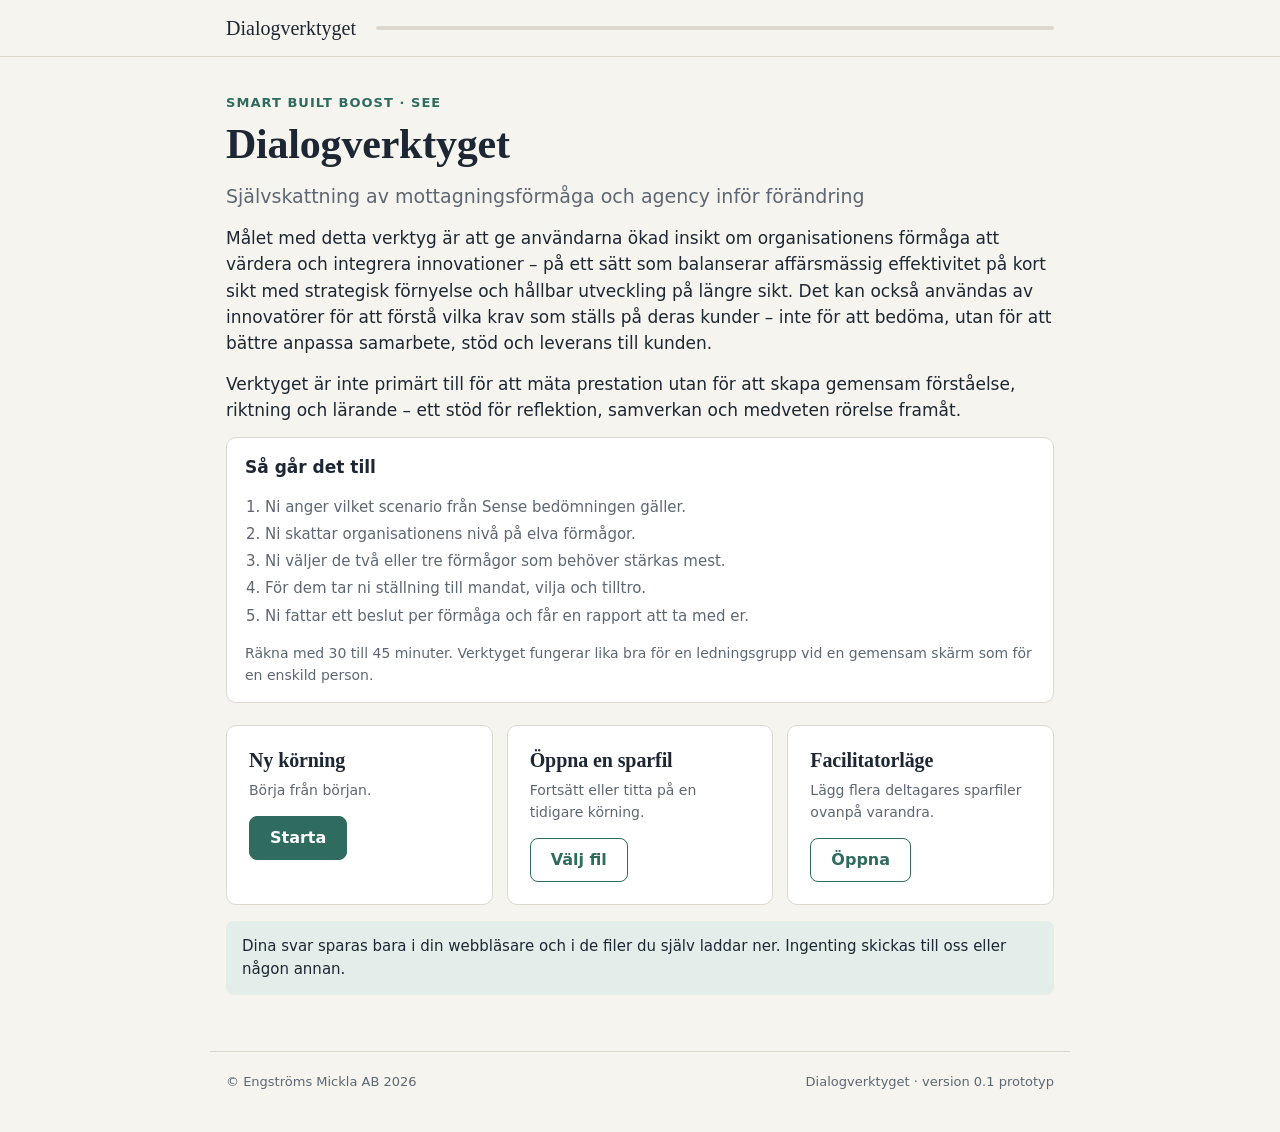
==== index.html @ 619facfa "Dialogverktyget: första prototypen (v0.1) Frågeflöde med elva förmågor, hybrid agency-modul (mandat," ====
<!doctype html>
<html lang="sv">
<head>
<meta charset="utf-8">
<meta name="viewport" content="width=device-width, initial-scale=1">
<title>Dialogverktyget</title>
<meta name="description" content="Självskattning av mottagningsförmåga och agency inför förändring. Utvecklat av Engströms Mickla AB.">
<meta name="robots" content="noindex">
<link rel="stylesheet" href="css/style.css">
<link rel="icon" href="data:image/svg+xml,%3Csvg xmlns='http://www.w3.org/2000/svg' viewBox='0 0 32 32'%3E%3Cpolygon points='16,3 28,12 24,27 8,27 4,12' fill='none' stroke='%232f6b5e' stroke-width='3'/%3E%3C/svg%3E">
</head>
<body>
<header class="topbar">
  <div class="wrap topbar-inner">
    <a class="brand" href="#" id="brand">Dialogverktyget</a>
    <div class="progress" id="progress" aria-hidden="true"><span id="progress-bar"></span></div>
  </div>
</header>
<main class="wrap" id="app" tabindex="-1">
  <noscript><p>Verktyget behöver JavaScript för att fungera.</p></noscript>
</main>
<footer class="wrap footer" id="footer"></footer>
<input type="file" id="file-load" accept=".json,application/json" hidden>
<input type="file" id="file-compare" accept=".json,application/json" hidden>
<input type="file" id="file-facil" accept=".json,application/json" multiple hidden>
<script src="vendor/jspdf.umd.min.js"></script>
<script src="vendor/svg2pdf.umd.min.js"></script>
<script src="js/content.js"></script>
<script src="js/app.js"></script>
</body>
</html>
---- css/style.css ----
:root {
  --paper: #f6f4ef;
  --card: #ffffff;
  --ink: #1d2733;
  --muted: #5d6773;
  --line: #ddd8cd;
  --accent: #2f6b5e;
  --accent-soft: #e3eeea;
  --weak: #b8532c;
  --weak-soft: #f6e4dc;
  --strong: #a57a12;
  --strong-soft: #f5ecd3;
  --serif: "Iowan Old Style", "Palatino Linotype", Palatino, "Book Antiqua", Georgia, serif;
  --sans: system-ui, -apple-system, "Segoe UI", Roboto, "Helvetica Neue", Arial, sans-serif;
  color-scheme: light;
}
* { box-sizing: border-box; }
html { -webkit-text-size-adjust: 100%; }
body { margin: 0; background: var(--paper); color: var(--ink); font: 17px/1.55 var(--sans); }
.wrap { max-width: 860px; margin: 0 auto; padding: 0 16px; }
h1, h2, h3 { font-family: var(--serif); font-weight: 600; line-height: 1.2; letter-spacing: -0.005em; }
h1 { font-size: clamp(30px, 5vw, 42px); margin: 0 0 12px; }
h2 { font-size: clamp(24px, 3.6vw, 30px); margin: 0 0 10px; }
h3 { font-size: 20px; margin: 24px 0 8px; }
p { margin: 0 0 14px; }
.lead { font-size: 19px; color: var(--muted); }
.muted { color: var(--muted); }
.small { font-size: 14px; }
.eyebrow { font-size: 13px; letter-spacing: .08em; text-transform: uppercase; color: var(--accent); font-weight: 600; margin-bottom: 6px; }

.topbar { position: sticky; top: 0; z-index: 5; background: rgba(246,244,239,.94); backdrop-filter: blur(6px); border-bottom: 1px solid var(--line); }
.topbar-inner { display: flex; align-items: center; gap: 20px; height: 56px; }
.brand { font-family: var(--serif); font-size: 20px; color: var(--ink); text-decoration: none; white-space: nowrap; }
.progress { flex: 1; height: 4px; background: var(--line); border-radius: 2px; overflow: hidden; }
.progress span { display: block; height: 100%; width: 0; background: var(--accent); transition: width .3s; }

main.wrap { padding-top: 36px; padding-bottom: 40px; outline: none; }
.footer { padding-top: 20px; padding-bottom: 40px; border-top: 1px solid var(--line); font-size: 13px; color: var(--muted); display: flex; flex-wrap: wrap; gap: 6px 18px; justify-content: space-between; }

.card { background: var(--card); border: 1px solid var(--line); border-radius: 10px; padding: 22px; margin: 0 0 16px; }
.card.tight { padding: 16px 18px; }
.note { background: var(--accent-soft); border-radius: 8px; padding: 14px 16px; margin: 0 0 16px; font-size: 15px; }
.note.weak { background: var(--weak-soft); }
.note.strong { background: var(--strong-soft); }

.btn { font: 600 16px/1 var(--sans); padding: 13px 20px; border-radius: 8px; border: 1px solid var(--accent); background: var(--accent); color: #fff; cursor: pointer; text-decoration: none; display: inline-flex; align-items: center; gap: 8px; }
.btn:hover { filter: brightness(1.08); }
.btn:disabled { opacity: .4; cursor: not-allowed; filter: none; }
.btn.ghost { background: transparent; color: var(--accent); }
.btn.quiet { background: transparent; border-color: transparent; color: var(--muted); padding-left: 4px; padding-right: 4px; }
.btn:focus-visible, .choice:focus-visible, .likert button:focus-visible, input:focus-visible, textarea:focus-visible { outline: 3px solid #8fb9ad; outline-offset: 2px; }
.actions { display: flex; flex-wrap: wrap; gap: 10px; align-items: center; margin-top: 24px; }
.actions .spacer { flex: 1; }
.navrow { display: flex; justify-content: space-between; align-items: center; gap: 10px; margin-top: 28px; padding-top: 18px; border-top: 1px solid var(--line); }
.hint { font-size: 14px; color: var(--muted); }

label.field { display: block; margin-bottom: 16px; }
label.field span { display: block; font-weight: 600; margin-bottom: 6px; font-size: 15px; }
input[type=text], input[type=date], textarea { width: 100%; font: 16px/1.4 var(--sans); padding: 11px 12px; border: 1px solid #c9c3b6; border-radius: 8px; background: #fff; color: var(--ink); }
textarea { min-height: 96px; resize: vertical; }
.radios { display: flex; flex-wrap: wrap; gap: 8px; margin-bottom: 16px; }
.radios label { display: inline-flex; align-items: center; gap: 8px; border: 1px solid var(--line); background: #fff; padding: 10px 14px; border-radius: 8px; cursor: pointer; font-size: 15px; }
.radios input { accent-color: var(--accent); }

.levels { display: grid; gap: 10px; margin: 18px 0 8px; }
.choice { display: grid; grid-template-columns: 44px 1fr; gap: 12px; align-items: start; text-align: left; width: 100%; background: #fff; border: 1.5px solid var(--line); border-radius: 10px; padding: 14px 16px; cursor: pointer; font: inherit; color: inherit; }
.choice:hover { border-color: #b5ae9f; }
.choice[aria-pressed=true] { border-color: var(--accent); background: var(--accent-soft); box-shadow: inset 0 0 0 1px var(--accent); }
.choice .num { font: 600 22px/1 var(--serif); color: var(--accent); padding-top: 2px; }
.choice b { display: block; margin-bottom: 2px; }
.choice .desc { color: var(--muted); font-size: 15px; }
.halfsteps { display: flex; flex-wrap: wrap; align-items: center; gap: 8px; margin: 10px 0 0; font-size: 15px; color: var(--muted); }
.halfsteps button { font: 600 14px var(--sans); border: 1px solid var(--line); background: #fff; color: var(--ink); border-radius: 999px; padding: 7px 12px; cursor: pointer; }
.halfsteps button[aria-pressed=true] { background: var(--accent); border-color: var(--accent); color: #fff; }
.capmeta { display: grid; grid-template-columns: 1fr 1fr; gap: 14px; margin-top: 12px; }
.capmeta div { font-size: 15px; }
.capmeta b { display: block; font-size: 12px; text-transform: uppercase; letter-spacing: .07em; color: var(--muted); margin-bottom: 2px; }

.statement { padding: 16px 0; border-top: 1px solid var(--line); }
.statement:first-of-type { border-top: 0; }
.statement p { margin-bottom: 10px; }
.likert { display: grid; grid-template-columns: repeat(5, 1fr); gap: 6px; }
.likert button { font: 14px/1.2 var(--sans); padding: 10px 4px; border: 1px solid var(--line); background: #fff; border-radius: 8px; cursor: pointer; color: var(--ink); min-height: 52px; }
.likert button b { display: block; font-size: 17px; margin-bottom: 2px; }
.likert button[aria-pressed=true] { background: var(--accent); border-color: var(--accent); color: #fff; }

.radar-wrap { display: grid; grid-template-columns: minmax(0, 1.5fr) minmax(0, 1fr); gap: 20px; align-items: center; }
.radar svg { width: 100%; height: auto; display: block; }
.index-big { font: 600 52px/1 var(--serif); color: var(--accent); }
.legend { display: flex; flex-wrap: wrap; gap: 6px 16px; font-size: 14px; color: var(--muted); margin-top: 8px; }
.legend i { display: inline-block; width: 12px; height: 12px; border-radius: 3px; margin-right: 6px; vertical-align: -1px; }

.picklist { display: grid; gap: 8px; margin: 14px 0; }
.pick { display: grid; grid-template-columns: 26px 1fr auto; gap: 10px; align-items: center; background: #fff; border: 1px solid var(--line); border-radius: 8px; padding: 10px 14px; cursor: pointer; font-size: 15px; }
.pick input { accent-color: var(--weak); width: 18px; height: 18px; }
.pick.proposed { border-color: var(--weak); }
.pick .score { font-weight: 600; font-variant-numeric: tabular-nums; }
.tag { display: inline-block; font-size: 12px; font-weight: 600; padding: 2px 8px; border-radius: 999px; background: var(--weak-soft); color: var(--weak); margin-left: 6px; }
.tag.strong { background: var(--strong-soft); color: var(--strong); }

.axes { display: grid; gap: 10px; margin: 10px 0 18px; }
.axis { display: grid; grid-template-columns: 92px 1fr 40px; gap: 10px; align-items: center; font-size: 15px; }
.axis .bar { height: 12px; background: #eceae4; border-radius: 6px; position: relative; overflow: hidden; }
.axis .bar span { position: absolute; inset: 0 auto 0 0; background: var(--accent); border-radius: 6px; }
.axis.weakest .bar span { background: var(--weak); }
.axis .val { text-align: right; font-variant-numeric: tabular-nums; font-weight: 600; }
.axis.sub { font-size: 13px; color: var(--muted); }
.axis.sub .bar { height: 6px; }
.axis.sub .bar span { background: #9fb8b0; }

.decisions { display: grid; gap: 8px; margin: 10px 0; }
.decisions .choice { grid-template-columns: 1fr; padding: 12px 16px; }

table.facil { width: 100%; border-collapse: collapse; font-size: 14px; background: #fff; }
table.facil th, table.facil td { padding: 8px 10px; border-bottom: 1px solid var(--line); text-align: left; }
table.facil td.n { text-align: center; font-variant-numeric: tabular-nums; }
table.facil tr.spread td { background: var(--weak-soft); }
.tablewrap { overflow-x: auto; border: 1px solid var(--line); border-radius: 8px; }

.startgrid { display: grid; grid-template-columns: repeat(auto-fit, minmax(220px, 1fr)); gap: 14px; margin-top: 22px; }
.startgrid .card h3 { margin-top: 0; }
.steps-ol { padding-left: 20px; color: var(--muted); font-size: 15px; }
.steps-ol li { margin-bottom: 4px; }
.toast { position: fixed; left: 50%; bottom: 24px; transform: translateX(-50%); background: var(--ink); color: #fff; padding: 12px 18px; border-radius: 8px; font-size: 15px; z-index: 20; max-width: calc(100% - 32px); }

@media (max-width: 680px) {
  body { font-size: 16px; }
  main.wrap { padding-top: 24px; }
  .radar-wrap, .startgrid, .capmeta { grid-template-columns: 1fr; }
  .radar { margin: 0 -8px; }
  .likert button { font-size: 0; min-height: 46px; }
  .likert button b { font-size: 17px; margin: 0; }
  .likert-labels { display: flex; justify-content: space-between; font-size: 12px; color: var(--muted); margin-top: 4px; }
  .axis { grid-template-columns: 76px 1fr 36px; }
  .card { padding: 18px 16px; }
}
@media (min-width: 681px) { .likert-labels { display: none; } }
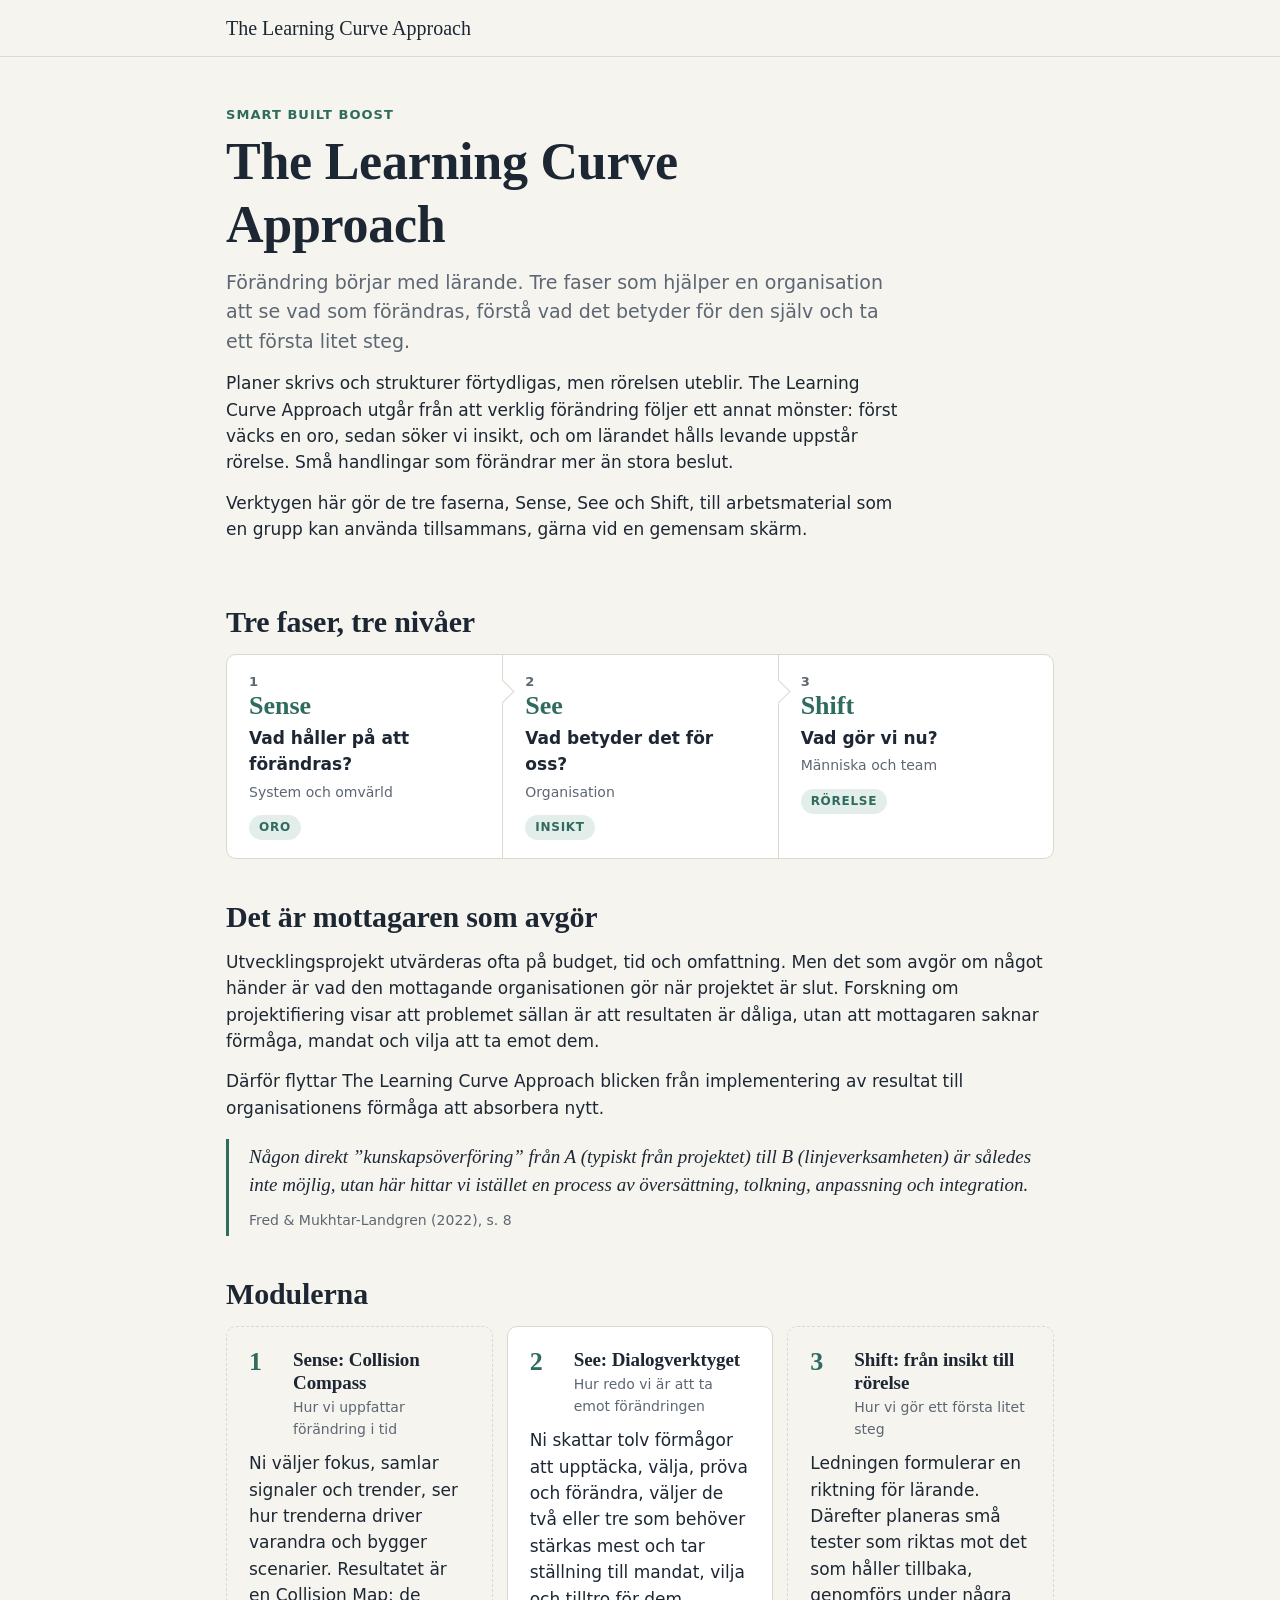
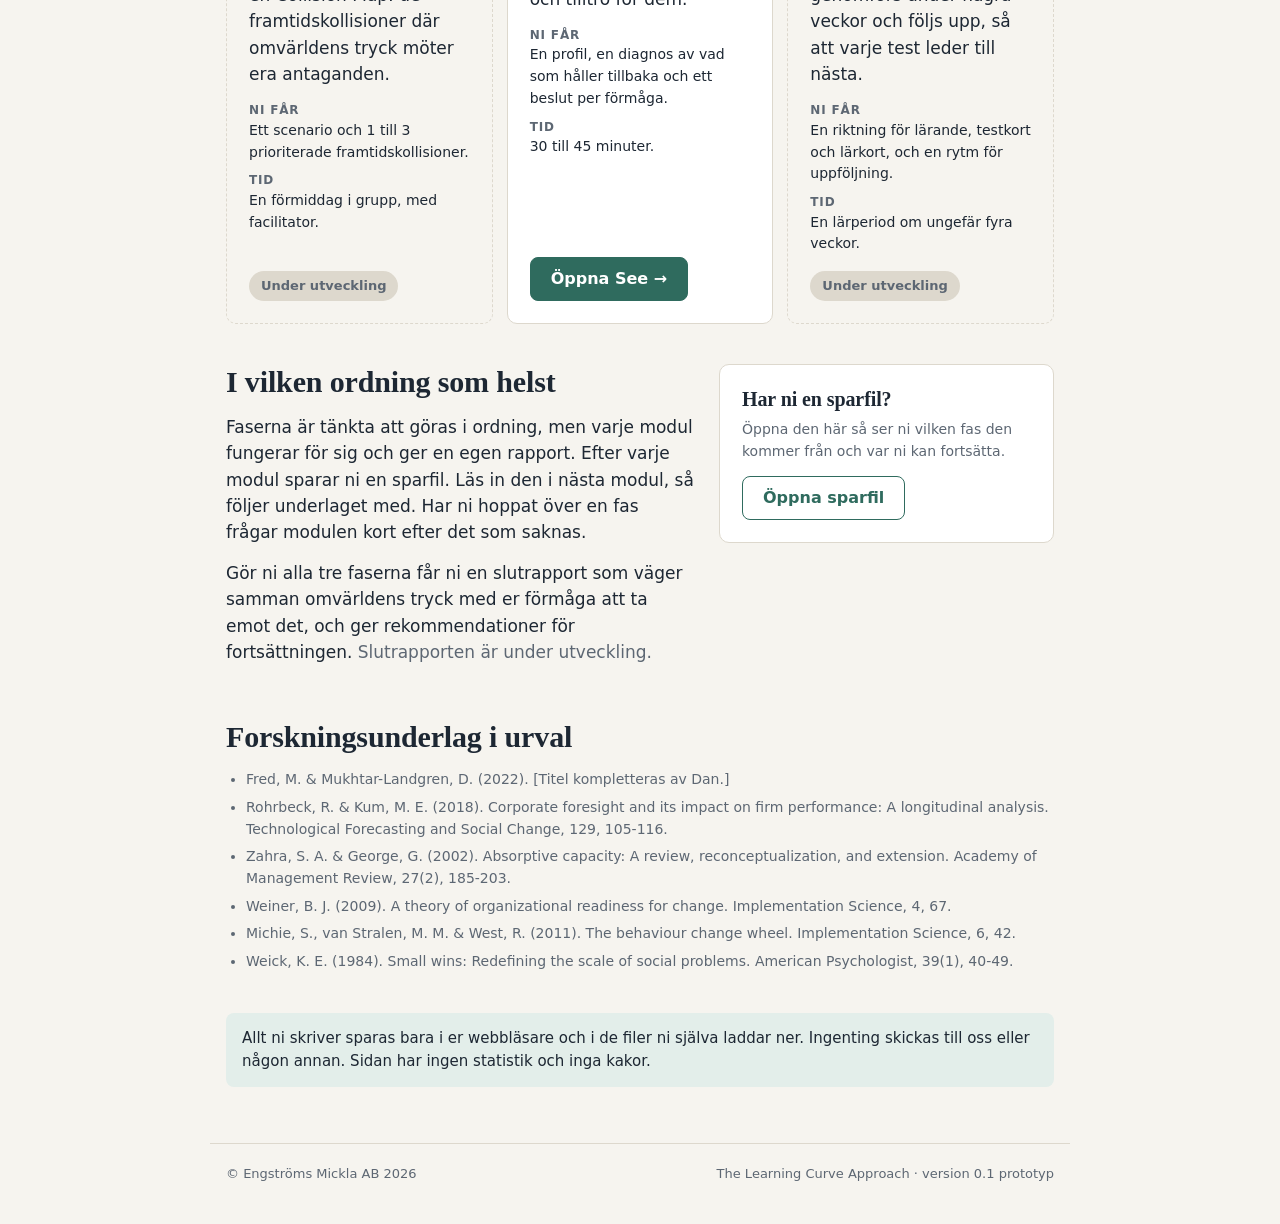
==== commit c561b558: "Landningssida, See flyttad till /see/ och gemensamt sparformat - Ny landningssida i roten med metode" ====
--- a/index.html
+++ b/index.html
@@ -3,8 +3,8 @@
 <head>
 <meta charset="utf-8">
 <meta name="viewport" content="width=device-width, initial-scale=1">
-<title>Dialogverktyget</title>
-<meta name="description" content="Självskattning av mottagningsförmåga och agency inför förändring. Utvecklat av Engströms Mickla AB.">
+<title>The Learning Curve Approach</title>
+<meta name="description" content="Sense, See och Shift: verktyg för att se vad som förändras, förstå vad det betyder för organisationen och ta ett första litet steg. Utvecklat av Engströms Mickla AB.">
 <meta name="robots" content="noindex">
 <link rel="stylesheet" href="css/style.css">
 <link rel="icon" href="data:image/svg+xml,%3Csvg xmlns='http://www.w3.org/2000/svg' viewBox='0 0 32 32'%3E%3Cpolygon points='16,3 28,12 24,27 8,27 4,12' fill='none' stroke='%232f6b5e' stroke-width='3'/%3E%3C/svg%3E">
@@ -12,19 +12,15 @@
 <body>
 <header class="topbar">
   <div class="wrap topbar-inner">
-    <a class="brand" href="#" id="brand">Dialogverktyget</a>
-    <div class="progress" id="progress" aria-hidden="true"><span id="progress-bar"></span></div>
+    <a class="brand" href="./">The Learning Curve Approach</a>
   </div>
 </header>
-<main class="wrap" id="app" tabindex="-1">
-  <noscript><p>Verktyget behöver JavaScript för att fungera.</p></noscript>
+<main class="wrap landing" id="app" tabindex="-1">
+  <noscript><p>Sidan behöver JavaScript för att fungera.</p></noscript>
 </main>
 <footer class="wrap footer" id="footer"></footer>
 <input type="file" id="file-load" accept=".json,application/json" hidden>
-<input type="file" id="file-compare" accept=".json,application/json" hidden>
-<input type="file" id="file-facil" accept=".json,application/json" multiple hidden>
-<script src="vendor/jspdf.umd.min.js"></script>
-<script src="vendor/svg2pdf.umd.min.js"></script>
+<script src="js/lca.js"></script>
 <script src="js/content.js"></script>
 <script src="js/app.js"></script>
 </body>
--- a/css/style.css
+++ b/css/style.css
@@ -30,6 +30,8 @@
 
 .topbar { position: sticky; top: 0; z-index: 5; background: rgba(246,244,239,.94); backdrop-filter: blur(6px); border-bottom: 1px solid var(--line); }
 .topbar-inner { display: flex; align-items: center; gap: 20px; height: 56px; }
+.crumb { font: 600 12px/1 var(--sans); letter-spacing: .08em; color: var(--accent); text-decoration: none; border: 1px solid var(--accent); border-radius: 999px; padding: 6px 9px; margin-right: -8px; }
+.crumb:hover { background: var(--accent-soft); }
 .brand { font-family: var(--serif); font-size: 20px; color: var(--ink); text-decoration: none; white-space: nowrap; }
 .progress { flex: 1; height: 4px; background: var(--line); border-radius: 2px; overflow: hidden; }
 .progress span { display: block; height: 100%; width: 0; background: var(--accent); transition: width .3s; }
@@ -135,3 +137,49 @@
   .card { padding: 18px 16px; }
 }
 @media (min-width: 681px) { .likert-labels { display: none; } }
+
+.summary { border-left: 4px solid var(--accent); }
+.summary h3 { margin-top: 14px; }
+.recs { padding-left: 22px; margin: 0; }
+.recs li { margin-bottom: 10px; }
+.recs li::marker { font-weight: 700; color: var(--accent); }
+
+/* ---------- landningssidan ---------- */
+.landing section { margin-bottom: 40px; }
+.landing .hero { padding: 12px 0 8px; max-width: 680px; }
+.landing .hero h1 { font-size: clamp(34px, 6vw, 52px); }
+h2.section { margin: 0 0 14px; }
+.phases { list-style: none; padding: 0; margin: 0 0 40px; display: grid; grid-template-columns: repeat(3, 1fr); gap: 0; border: 1px solid var(--line); border-radius: 10px; background: var(--card); overflow: hidden; }
+.phase { position: relative; padding: 20px 22px 18px; display: grid; gap: 4px; align-content: start; }
+.phase + .phase { border-left: 1px solid var(--line); }
+.phase + .phase::before { content: ""; position: absolute; left: -9px; top: 28px; width: 16px; height: 16px; background: var(--card); border-top: 1px solid var(--line); border-right: 1px solid var(--line); transform: rotate(45deg); }
+.phase-nr { font: 600 13px/1 var(--sans); letter-spacing: .08em; color: var(--muted); }
+.phase-name { font: 600 26px/1.1 var(--serif); color: var(--accent); }
+.phase-q { font-weight: 600; }
+.phase-meta { font-size: 14px; color: var(--muted); }
+.phase-move { justify-self: start; margin-top: 8px; font-size: 12px; font-weight: 600; letter-spacing: .06em; text-transform: uppercase; color: var(--accent); background: var(--accent-soft); border-radius: 999px; padding: 3px 10px; }
+.quote { margin: 18px 0 0; padding: 4px 0 4px 20px; border-left: 3px solid var(--accent); }
+.quote p { font: italic 19px/1.5 var(--serif); margin-bottom: 6px; }
+.quote cite { font-size: 14px; color: var(--muted); font-style: normal; }
+.modgrid { display: grid; grid-template-columns: repeat(3, 1fr); gap: 14px; align-items: stretch; }
+.modcard { display: flex; flex-direction: column; margin: 0; }
+.modcard > .btn, .modcard > .soon-tag { margin-top: auto; align-self: flex-start; }
+.modcard.soon { background: transparent; border-style: dashed; }
+.modhead { display: grid; grid-template-columns: 34px 1fr; gap: 10px; align-items: start; margin-bottom: 10px; }
+.modhead h3 { margin: 0 0 2px; font-size: 19px; }
+.modhead p { margin: 0; }
+.modnr { font: 600 26px/1 var(--serif); color: var(--accent); }
+.modfacts { margin: 0 0 16px; display: grid; gap: 8px; font-size: 14px; }
+.modfacts dt { font-size: 12px; text-transform: uppercase; letter-spacing: .07em; color: var(--muted); font-weight: 600; }
+.modfacts dd { margin: 0; }
+.soon-tag { background: var(--line); color: var(--muted); font-size: 13px; padding: 5px 12px; margin-left: 0; }
+.split { display: grid; grid-template-columns: 1.4fr 1fr; gap: 24px; align-items: start; }
+.opened { border-left: 4px solid var(--accent); margin-top: -16px; margin-bottom: 40px; }
+.refs { padding-left: 20px; font-size: 14px; color: var(--muted); }
+.refs li { margin-bottom: 6px; }
+@media (max-width: 760px) {
+  .modgrid, .split { grid-template-columns: 1fr; }
+  .phases { grid-template-columns: 1fr; }
+  .phase + .phase { border-left: 0; border-top: 1px solid var(--line); }
+  .phase + .phase::before { left: 28px; top: -9px; transform: rotate(135deg); }
+}
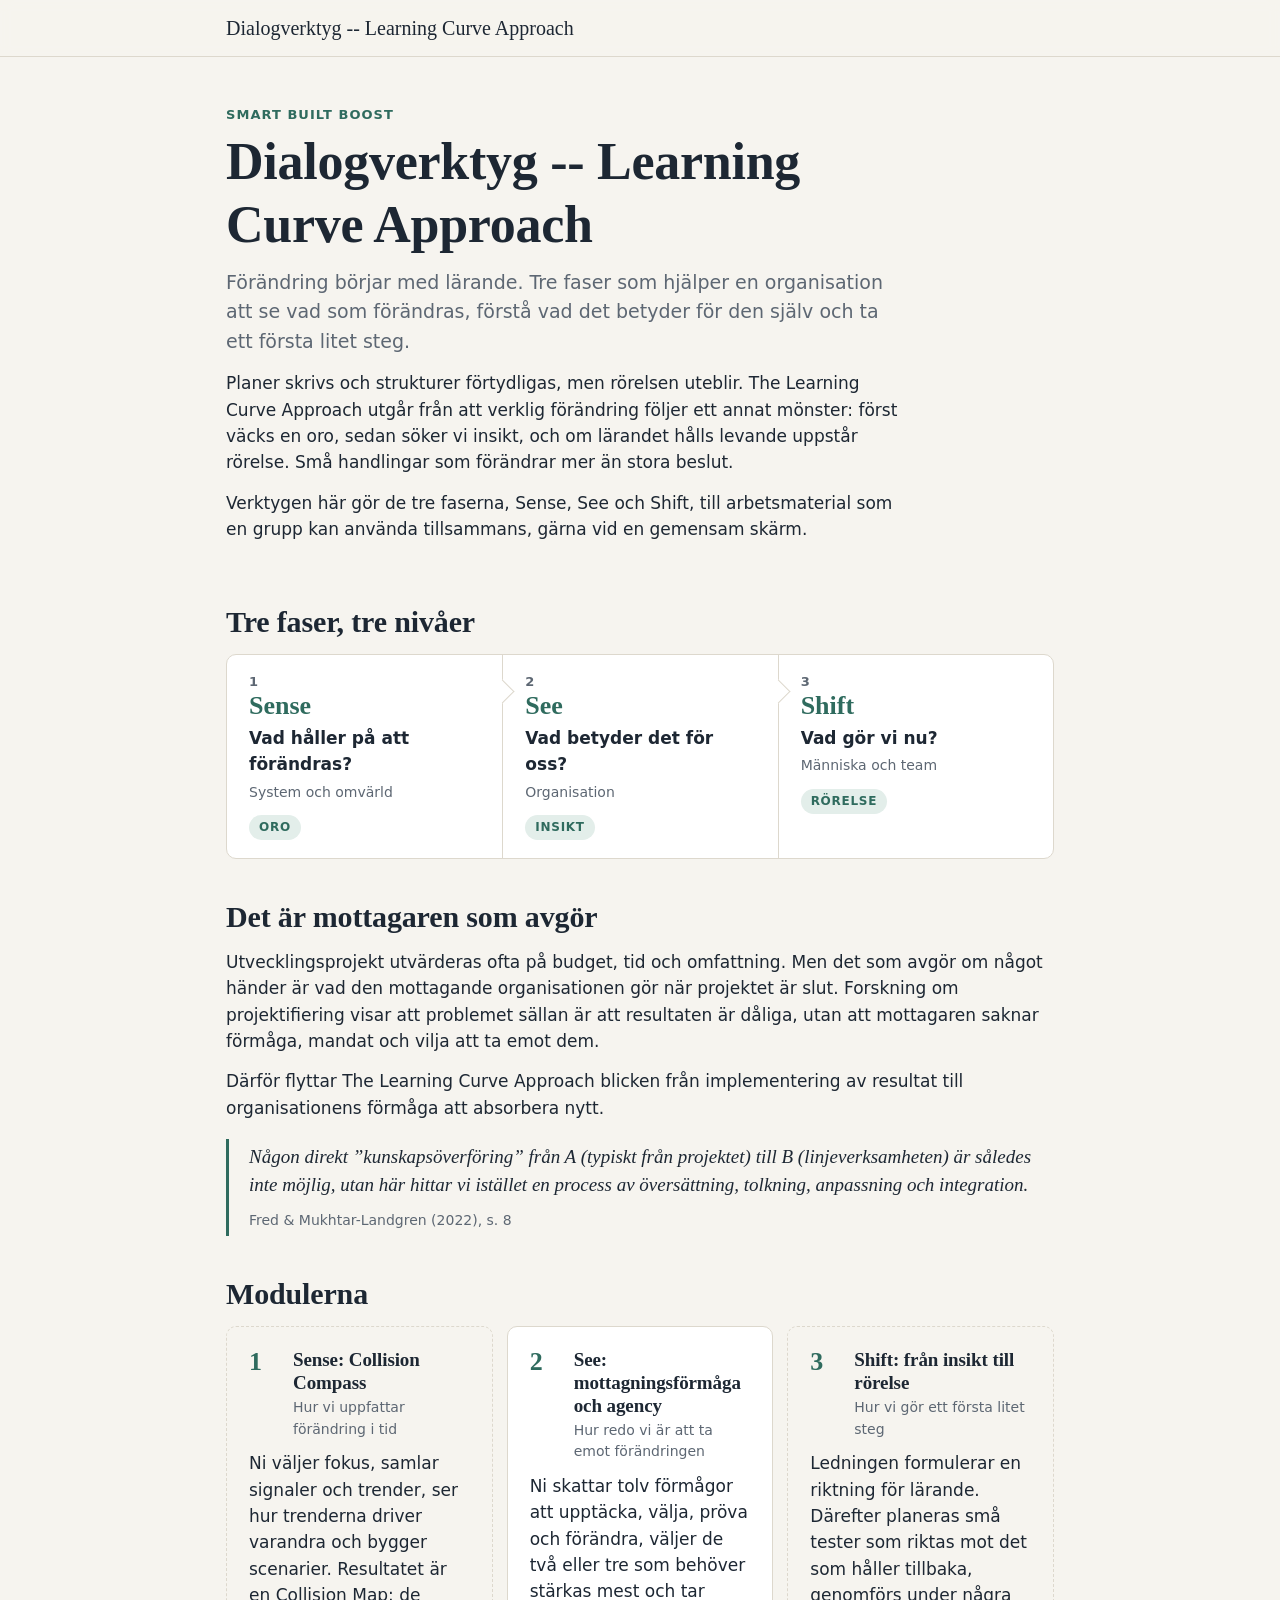
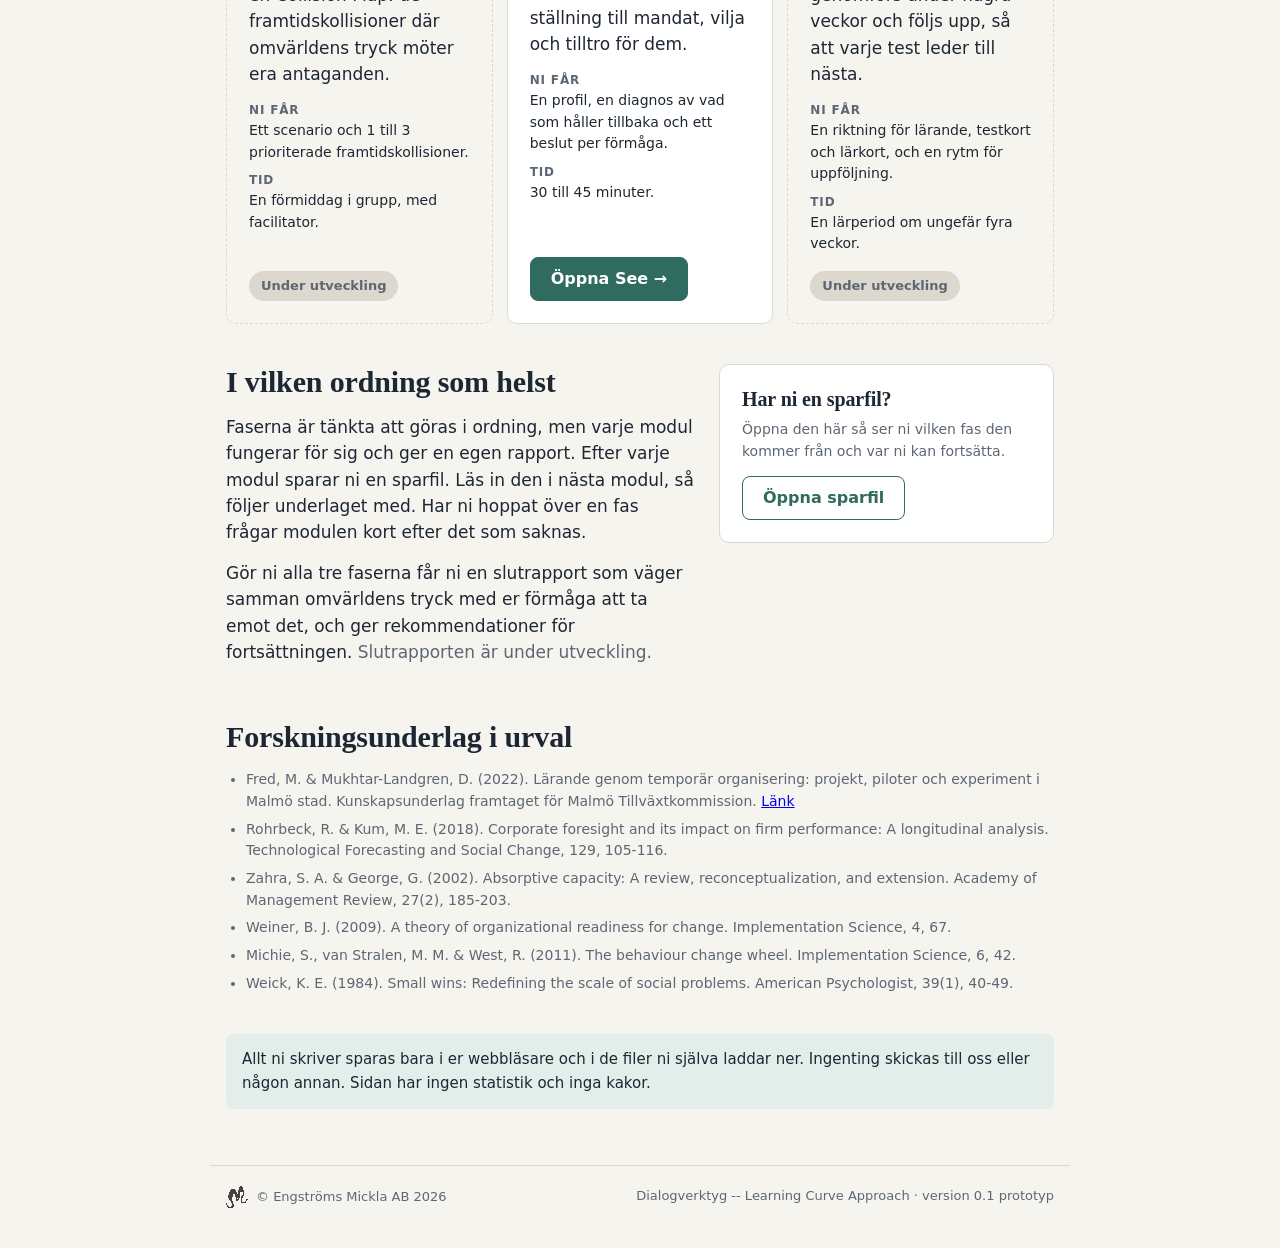
==== commit e6f15059: "Namnet Dialogverktyg -- Learning Curve Approach, Micklas logotyp och fullständig referens till Fred " ====
--- a/index.html
+++ b/index.html
@@ -3,7 +3,7 @@
 <head>
 <meta charset="utf-8">
 <meta name="viewport" content="width=device-width, initial-scale=1">
-<title>The Learning Curve Approach</title>
+<title>Dialogverktyg -- Learning Curve Approach</title>
 <meta name="description" content="Sense, See och Shift: verktyg för att se vad som förändras, förstå vad det betyder för organisationen och ta ett första litet steg. Utvecklat av Engströms Mickla AB.">
 <meta name="robots" content="noindex">
 <link rel="stylesheet" href="css/style.css">
@@ -12,7 +12,7 @@
 <body>
 <header class="topbar">
   <div class="wrap topbar-inner">
-    <a class="brand" href="./">The Learning Curve Approach</a>
+    <a class="brand" href="./">Dialogverktyg -- Learning Curve Approach</a>
   </div>
 </header>
 <main class="wrap landing" id="app" tabindex="-1">
--- a/css/style.css
+++ b/css/style.css
@@ -30,9 +30,9 @@
 
 .topbar { position: sticky; top: 0; z-index: 5; background: rgba(246,244,239,.94); backdrop-filter: blur(6px); border-bottom: 1px solid var(--line); }
 .topbar-inner { display: flex; align-items: center; gap: 20px; height: 56px; }
-.crumb { font: 600 12px/1 var(--sans); letter-spacing: .08em; color: var(--accent); text-decoration: none; border: 1px solid var(--accent); border-radius: 999px; padding: 6px 9px; margin-right: -8px; }
+.crumb { font: 600 12px/1 var(--sans); letter-spacing: .08em; color: var(--accent); text-decoration: none; border: 1px solid var(--accent); border-radius: 999px; padding: 6px 9px; margin-left: -8px; white-space: nowrap; }
 .crumb:hover { background: var(--accent-soft); }
-.brand { font-family: var(--serif); font-size: 20px; color: var(--ink); text-decoration: none; white-space: nowrap; }
+.brand { font-family: var(--serif); font-size: 20px; color: var(--ink); text-decoration: none; white-space: nowrap; overflow: hidden; text-overflow: ellipsis; min-width: 0; }
 .progress { flex: 1; height: 4px; background: var(--line); border-radius: 2px; overflow: hidden; }
 .progress span { display: block; height: 100%; width: 0; background: var(--accent); transition: width .3s; }
 
@@ -183,3 +183,11 @@
   .phase + .phase { border-left: 0; border-top: 1px solid var(--line); }
   .phase + .phase::before { left: 28px; top: -9px; transform: rotate(135deg); }
 }
+
+.footer .maker { display: inline-flex; align-items: center; gap: 8px; }
+.footer .maker img { width: 22px; height: 22px; image-rendering: pixelated; opacity: .72; }
+@media (max-width: 680px) {
+  .brand { font-size: 15px; line-height: 1.2; white-space: normal; }
+  .topbar-inner { gap: 14px; }
+  .progress { min-width: 40px; }
+}
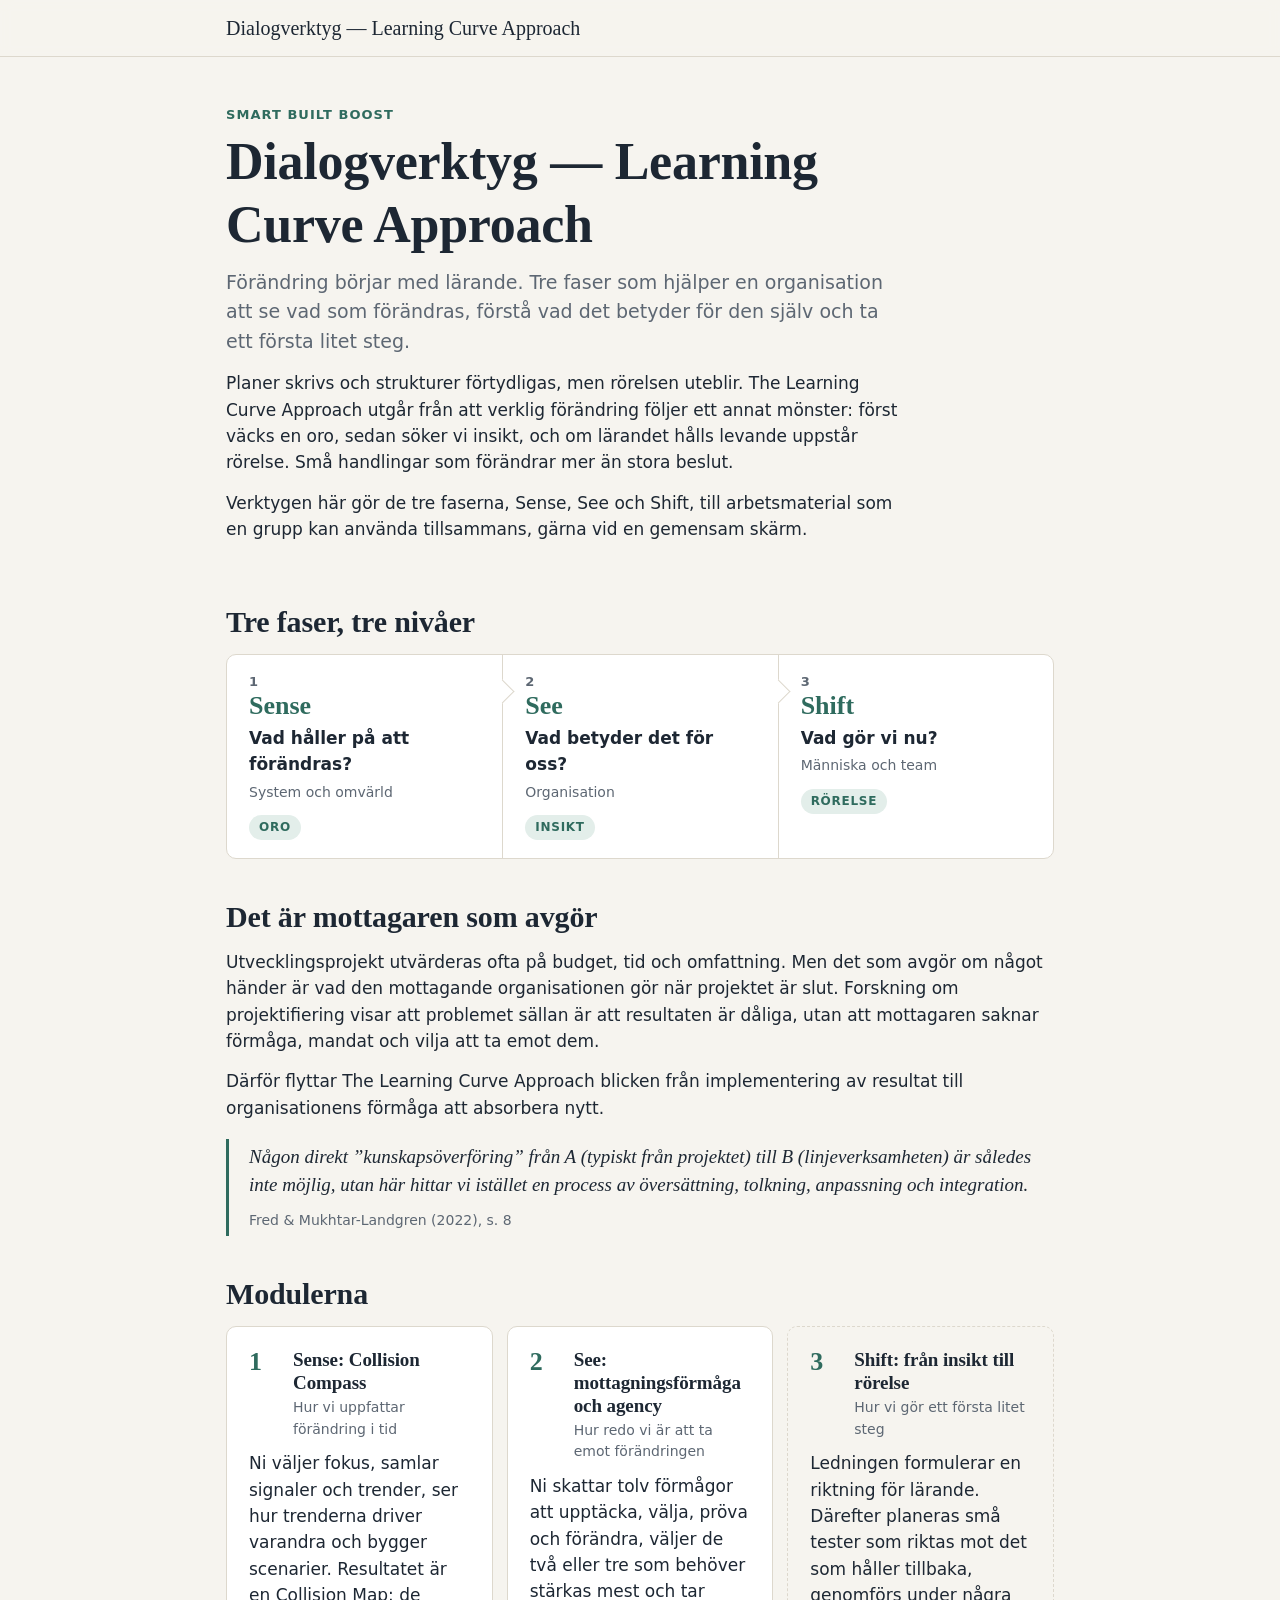
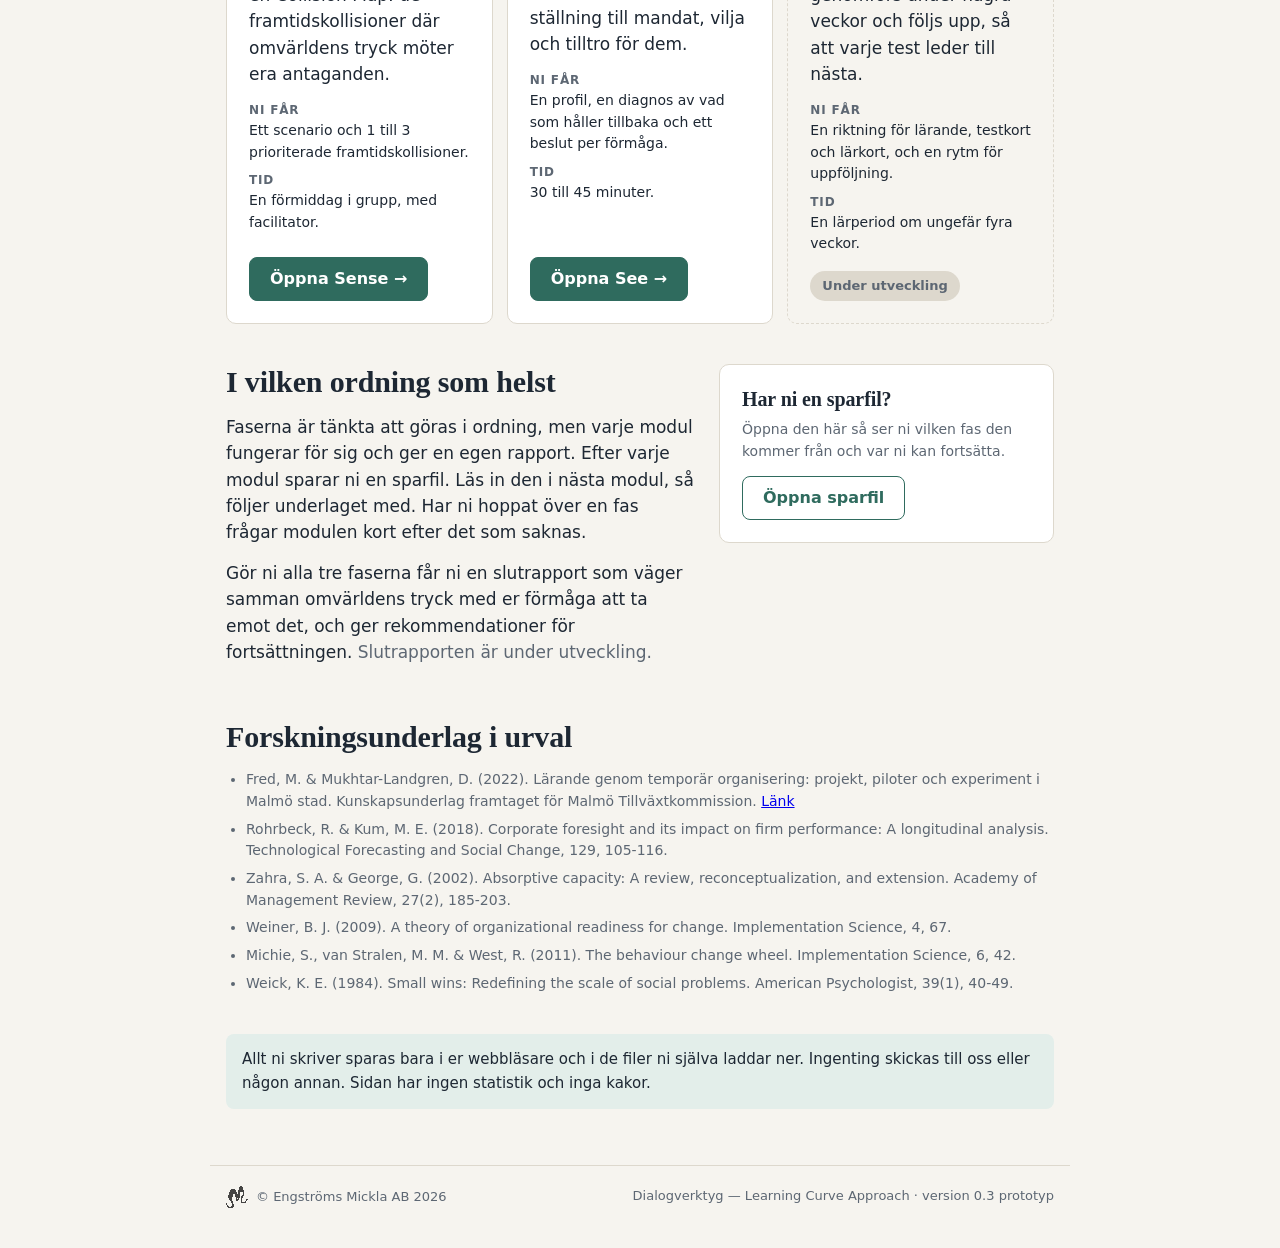
==== commit 59269329: "Långt tankstreck i namnet; Collision Map med numrerade cirklar och förteckning i stället för etikett" ====
--- a/index.html
+++ b/index.html
@@ -3,7 +3,7 @@
 <head>
 <meta charset="utf-8">
 <meta name="viewport" content="width=device-width, initial-scale=1">
-<title>Dialogverktyg -- Learning Curve Approach</title>
+<title>Dialogverktyg — Learning Curve Approach</title>
 <meta name="description" content="Sense, See och Shift: verktyg för att se vad som förändras, förstå vad det betyder för organisationen och ta ett första litet steg. Utvecklat av Engströms Mickla AB.">
 <meta name="robots" content="noindex">
 <link rel="stylesheet" href="css/style.css">
@@ -12,7 +12,7 @@
 <body>
 <header class="topbar">
   <div class="wrap topbar-inner">
-    <a class="brand" href="./">Dialogverktyg -- Learning Curve Approach</a>
+    <a class="brand" href="./">Dialogverktyg — Learning Curve Approach</a>
   </div>
 </header>
 <main class="wrap landing" id="app" tabindex="-1">
--- a/css/style.css
+++ b/css/style.css
@@ -191,3 +191,96 @@
   .topbar-inner { gap: 14px; }
   .progress { min-width: 40px; }
 }
+
+/* ---------- Sense ---------- */
+.seg { display: flex; flex-wrap: wrap; gap: 6px; margin: 4px 0 12px; }
+.seg button { font: 500 14px/1.2 var(--sans); padding: 9px 12px; border: 1px solid var(--line); background: #fff; color: var(--ink); border-radius: 8px; cursor: pointer; }
+.seg button:hover { border-color: #b5ae9f; }
+.seg button[aria-pressed=true] { background: var(--accent); border-color: var(--accent); color: #fff; }
+.seg button:focus-visible, .chip:focus-visible, .del:focus-visible { outline: 3px solid #8fb9ad; outline-offset: 2px; }
+.lbl { display: block; font-size: 13px; font-weight: 600; color: var(--muted); margin-top: 6px; }
+.picklist.cols { grid-template-columns: repeat(auto-fill, minmax(260px, 1fr)); }
+.picklist.cols .pick { grid-template-columns: 26px 1fr; }
+.tnr { display: inline-flex; align-items: center; justify-content: center; min-width: 24px; height: 24px; border-radius: 12px; background: var(--ink); color: #fff; font: 700 12px/1 var(--sans); padding: 0 6px; }
+.tnr.inline { margin-right: 8px; vertical-align: 1px; }
+.area { padding-bottom: 8px; }
+.area-head { display: flex; align-items: center; gap: 8px; margin-bottom: 8px; }
+.trow { display: grid; grid-template-columns: 28px 1fr 1fr 32px; gap: 10px; align-items: start; padding: 8px 0; border-top: 1px solid var(--line); }
+.trow label span { display: block; font-size: 12px; color: var(--muted); font-weight: 600; margin-bottom: 3px; }
+.trow textarea { min-height: 54px; font-size: 15px; padding: 8px 10px; }
+.trow .tnr { margin-top: 22px; }
+.del { width: 32px; height: 32px; margin-top: 20px; border: 1px solid var(--line); background: #fff; border-radius: 8px; color: var(--muted); font-size: 18px; line-height: 1; cursor: pointer; }
+.del:hover { color: var(--weak); border-color: var(--weak); }
+.small-btn { font-size: 14px; padding: 8px 10px; }
+.chips { display: flex; flex-wrap: wrap; gap: 8px; margin-bottom: 16px; }
+.chip { font: 500 14px var(--sans); border: 1px dashed #b5ae9f; background: transparent; color: var(--ink); border-radius: 999px; padding: 7px 12px; cursor: pointer; }
+.chip:hover { background: #fff; }
+.chartcard .chart svg { width: 100%; height: auto; display: block; }
+.rate-head { display: flex; align-items: center; gap: 10px; flex-wrap: wrap; margin-bottom: 6px; }
+.rate-grid { display: grid; grid-template-columns: 1fr 1fr; gap: 6px 18px; }
+.rate .seg { margin-bottom: 4px; gap: 4px; }
+.rate .seg button { padding: 7px 9px; font-size: 13px; }
+.tag.plain { background: var(--line); color: var(--muted); }
+.tag.cat-drivande { background: var(--accent-soft); color: var(--accent); margin: 0 4px 0 0; }
+.tag.cat-kritisk { background: var(--weak-soft); color: var(--weak); margin: 0 4px 0 0; }
+.tag.cat-paverkad { background: #e4e9f4; color: #3d5a99; margin: 0 4px 0 0; }
+.tag.cat-buffrande { background: var(--line); color: var(--muted); margin: 0 4px 0 0; }
+.qcount { font-size: 14px; color: var(--muted); margin-bottom: 8px; }
+.qbox { background: #fff; border: 1px solid var(--line); border-left: 4px solid var(--accent); border-radius: 10px; padding: 22px; }
+.qtext { font: 500 clamp(20px, 3vw, 26px)/1.4 var(--serif); margin: 0; }
+.qtext b { color: var(--accent); }
+.two { display: grid; grid-template-columns: 1fr 1fr; gap: 0 14px; margin-top: 10px; }
+.two .field { margin-bottom: 8px; }
+.scen-wrap { display: grid; grid-template-columns: 26px 1fr; grid-template-rows: auto auto; gap: 6px; }
+.axis-y { grid-row: 1; display: flex; align-items: center; justify-content: center; }
+.axis-y span { writing-mode: vertical-rl; transform: rotate(180deg); font-size: 13px; font-weight: 600; color: var(--muted); white-space: nowrap; }
+.axis-x { grid-column: 2; text-align: center; font-size: 13px; font-weight: 600; color: var(--muted); }
+.scen-grid { display: grid; grid-template-columns: 1fr 1fr; gap: 12px; }
+.scen-grid .card { margin: 0; }
+.scen-grid.report { margin-bottom: 16px; }
+.scen-k { margin-bottom: 8px; }
+.chosen { border-color: var(--accent); box-shadow: inset 0 0 0 1px var(--accent); }
+.vrow { padding: 12px 16px; margin-bottom: 8px; }
+.vrow.on { border-color: var(--accent); }
+.vcheck { display: grid; grid-template-columns: 26px 1fr; gap: 10px; align-items: start; cursor: pointer; }
+.vcheck input { accent-color: var(--accent); width: 18px; height: 18px; margin-top: 3px; }
+.vind-head { display: flex; justify-content: space-between; align-items: center; gap: 10px; flex-wrap: wrap; }
+.vind-head .seg { margin: 0; }
+.vind { padding: 12px 16px; margin-bottom: 8px; }
+.prop { display: flex; justify-content: space-between; align-items: center; gap: 12px; padding: 10px 0; border-top: 1px solid var(--line); }
+.prop:first-of-type { border-top: 0; }
+.prop .btn { white-space: nowrap; flex-shrink: 0; }
+.koll-head { display: grid; grid-template-columns: 34px 1fr 32px; gap: 10px; align-items: center; margin-bottom: 12px; }
+.koll-head input { font-weight: 600; }
+.koll-head .del { margin-top: 0; }
+.kollnr { width: 30px; height: 30px; border-radius: 15px; border: 2px solid var(--weak); color: var(--weak); display: inline-flex; align-items: center; justify-content: center; font-weight: 700; }
+.parking { margin-top: 26px; background: var(--strong-soft); border-radius: 8px; padding: 10px 14px; }
+.parking summary { cursor: pointer; font-weight: 600; font-size: 15px; color: var(--strong); }
+.parking textarea { min-height: 70px; background: #fffdf6; }
+.parking p { margin: 8px 0 6px; }
+.next { border-left: 4px solid var(--accent); margin-top: 24px; }
+table.mtab td:first-child { min-width: 180px; }
+@media (max-width: 680px) {
+  .trow { grid-template-columns: 24px 1fr 32px; }
+  .trow label:nth-of-type(2) { grid-column: 2; }
+  .trow .del { grid-column: 3; grid-row: 1; }
+  .rate-grid, .two, .scen-grid { grid-template-columns: 1fr; }
+  .scen-wrap { grid-template-columns: 1fr; }
+  .axis-y, .axis-x { display: none; }
+  .seg button { padding: 8px 9px; font-size: 13px; }
+  .prop { flex-direction: column; align-items: flex-start; }
+}
+
+.trow .from { grid-column: 2 / -1; margin-top: -4px; }
+ul.futures { padding-left: 20px; margin: 0 0 14px; }
+ul.futures li { margin-bottom: 8px; }
+ul.futures li.till { font-weight: 500; }
+
+.tlegend { list-style: none; padding: 0; margin: 12px 0 0; display: grid; grid-template-columns: repeat(auto-fill, minmax(260px, 1fr)); gap: 6px 16px; font-size: 14px; }
+.tlegend li { display: flex; gap: 8px; align-items: flex-start; }
+.tlegend .tnr { margin-top: 1px; }
+.missing { font-size: 14px; color: var(--weak); text-align: right; margin-top: 8px; min-height: 1em; }
+@media (max-width: 680px) { .missing { text-align: left; } }
+.chips.ex { align-items: center; margin: 10px 0 4px; }
+.chips.ex .chip { font-size: 13px; padding: 5px 10px; }
+.tnr.koll-nr { background: #b8532c; }
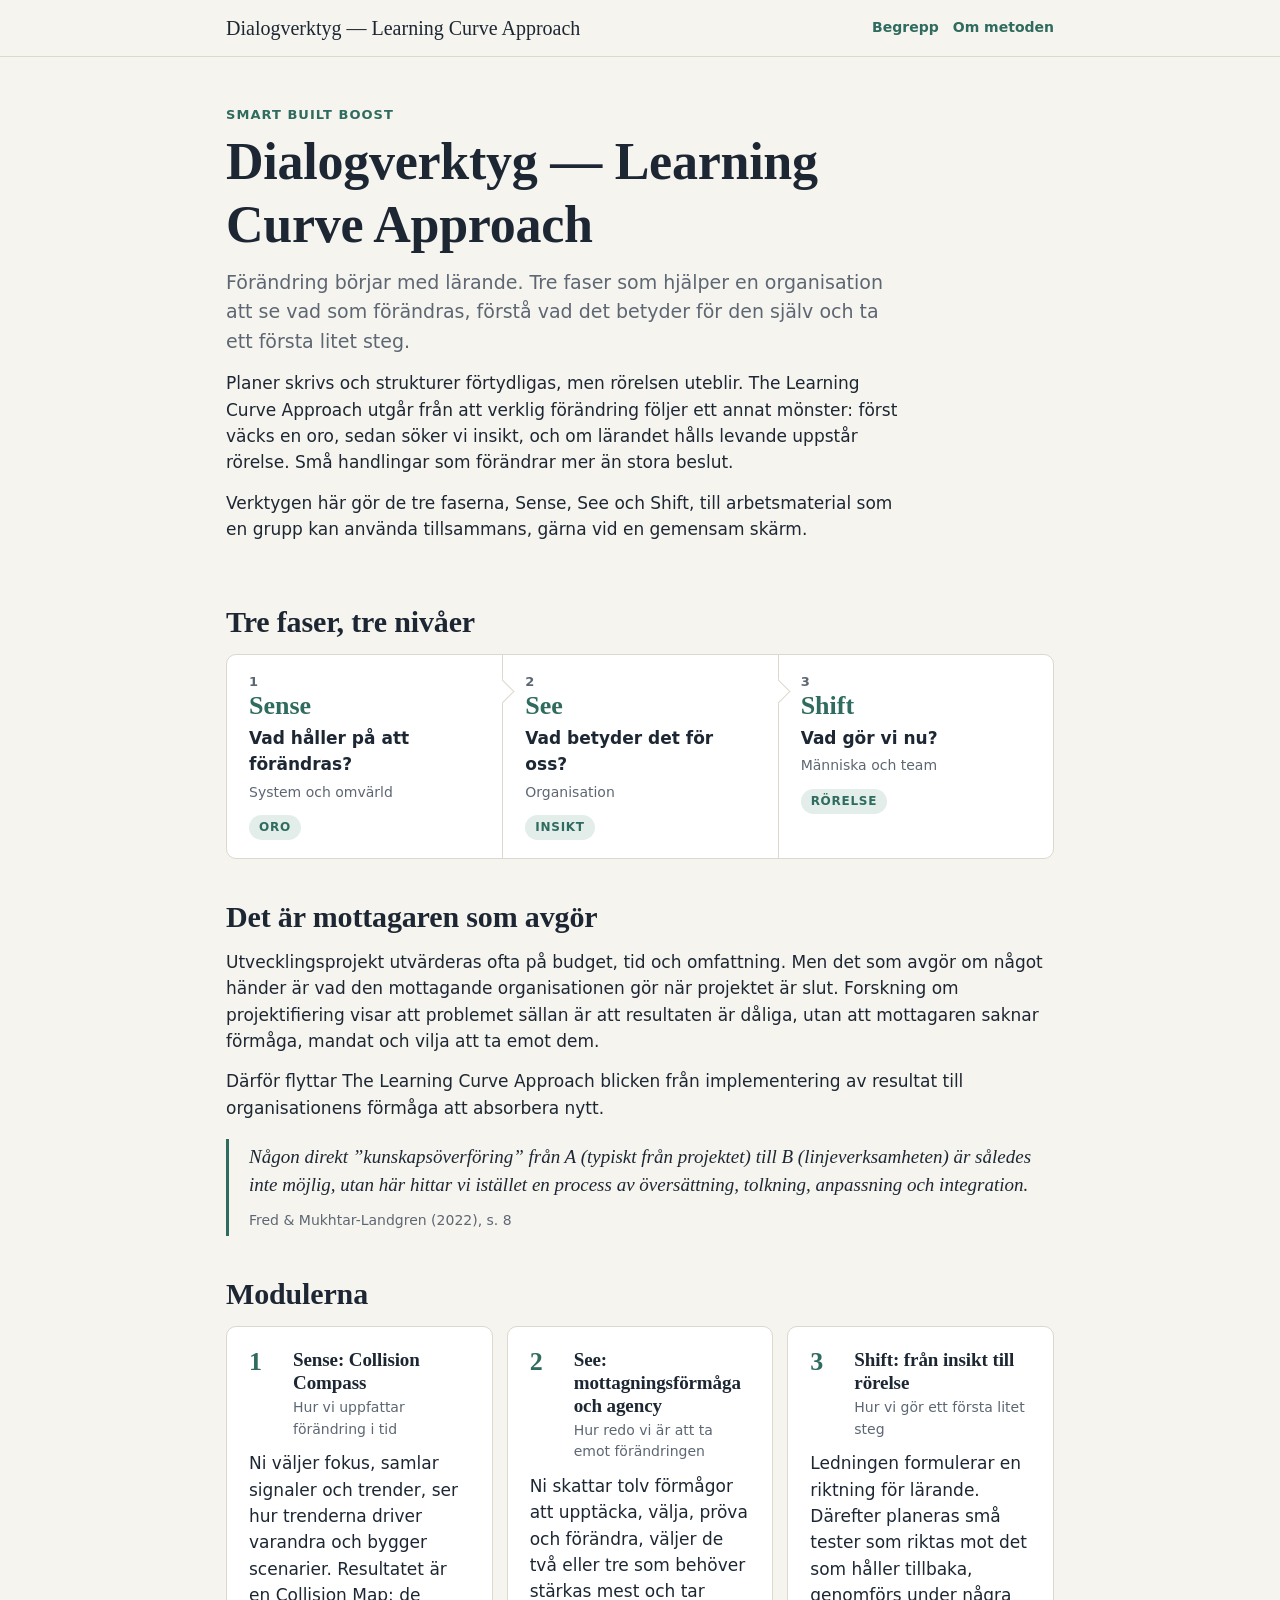
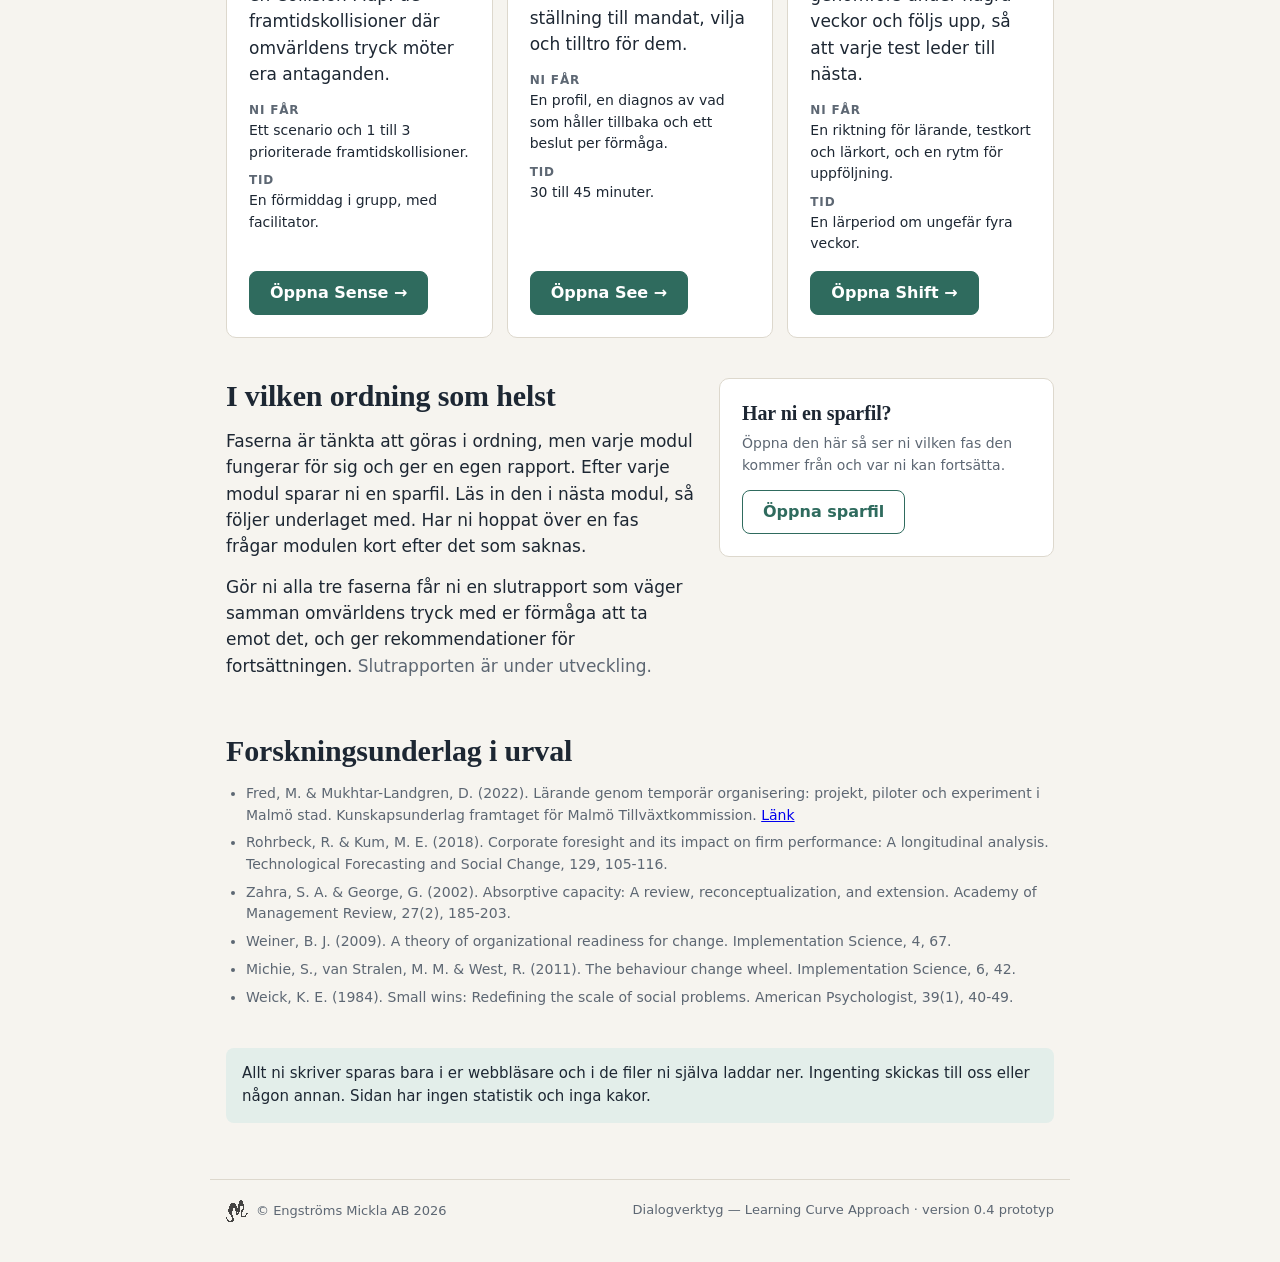
==== commit 14fc172e: "Shift 0.1, fast rapportmall i alla moduler, begreppslista och Om metoden - Shift: underlag, Learning" ====
--- a/index.html
+++ b/index.html
@@ -13,6 +13,7 @@
 <header class="topbar">
   <div class="wrap topbar-inner">
     <a class="brand" href="./">Dialogverktyg — Learning Curve Approach</a>
+    <nav class="toplinks"><a href="begrepp/" target="_blank" rel="noopener">Begrepp</a><a href="om/" target="_blank" rel="noopener">Om metoden</a></nav>
   </div>
 </header>
 <main class="wrap landing" id="app" tabindex="-1">
--- a/css/style.css
+++ b/css/style.css
@@ -284,3 +284,52 @@
 .chips.ex { align-items: center; margin: 10px 0 4px; }
 .chips.ex .chip { font-size: 13px; padding: 5px 10px; }
 .tnr.koll-nr { background: #b8532c; }
+
+/* ---------- Begrepp, Om metoden, toppnavigering ---------- */
+.toplinks { display: flex; gap: 14px; margin-left: auto; font-size: 14px; white-space: nowrap; }
+.toplinks a { color: var(--accent); text-decoration: none; font-weight: 600; }
+.toplinks a:hover { text-decoration: underline; }
+.topbar-inner .progress + .toplinks, .topbar-inner .toplinks + .progress { margin-left: 0; }
+.info h1 { margin-top: 8px; }
+.glossary { margin: 0; }
+.gterm { background: var(--card); border: 1px solid var(--line); border-radius: 10px; padding: 14px 18px; margin-bottom: 10px; scroll-margin-top: 80px; }
+.gterm.hit { border-color: var(--accent); box-shadow: inset 0 0 0 1px var(--accent); }
+.gterm dt { font: 600 18px/1.3 var(--serif); margin-bottom: 4px; }
+.gterm dd { margin: 0; font-size: 15px; }
+.contact a { color: var(--accent); }
+.about { font-size: 14px; }
+.about summary { cursor: pointer; font-weight: 600; color: var(--accent); }
+@media (max-width: 680px) {
+  .toplinks { gap: 10px; font-size: 13px; }
+  .topbar-inner .progress { display: none; }
+}
+.about-note a { color: var(--accent); font-weight: 600; white-space: nowrap; }
+.report-block h3 { margin-top: 18px; }
+ul.analys { padding-left: 20px; margin: 0 0 8px; }
+ul.analys li { margin-bottom: 8px; }
+h2.details-head { margin: 34px 0 14px; padding-top: 14px; border-top: 2px solid var(--line); font-size: 22px; }
+
+/* ---------- Shift ---------- */
+.canvas { display: grid; grid-template-columns: 1fr 1fr; gap: 12px; margin-bottom: 16px; }
+.canvas .card { margin: 0; }
+ul.plain { list-style: none; padding: 0; margin: 0; }
+ul.plain li { padding: 6px 0; border-top: 1px solid var(--line); font-size: 15px; }
+ul.plain li:first-child { border-top: 0; }
+.kollnr.q { border-color: var(--accent); color: var(--accent); }
+.koll textarea { margin-bottom: 4px; }
+.chip.on { background: var(--accent-soft); border: 1px solid var(--accent); color: var(--accent); }
+.behov { padding: 12px 0; border-top: 1px solid var(--line); }
+.behov:first-of-type { border-top: 0; }
+.ramp { margin: 6px 0 8px; }
+.ramp-row { display: grid; grid-template-columns: 30px 1fr auto; gap: 10px; align-items: center; padding: 10px 0; border-top: 1px solid var(--line); }
+.ramp-act { display: flex; gap: 6px; flex-wrap: wrap; justify-content: flex-end; }
+.axis.rr { grid-template-columns: 240px 1fr 80px; font-size: 14px; }
+.bar2 { display: grid; gap: 4px; }
+.bar2 .bar { height: 8px; }
+@media (max-width: 680px) {
+  .canvas { grid-template-columns: 1fr; }
+  .ramp-row { grid-template-columns: 26px 1fr; }
+  .ramp-act { grid-column: 2; justify-content: flex-start; }
+  .axis.rr { grid-template-columns: 1fr 70px; }
+  .axis.rr .bar2 { grid-column: 1 / -1; grid-row: 2; }
+}
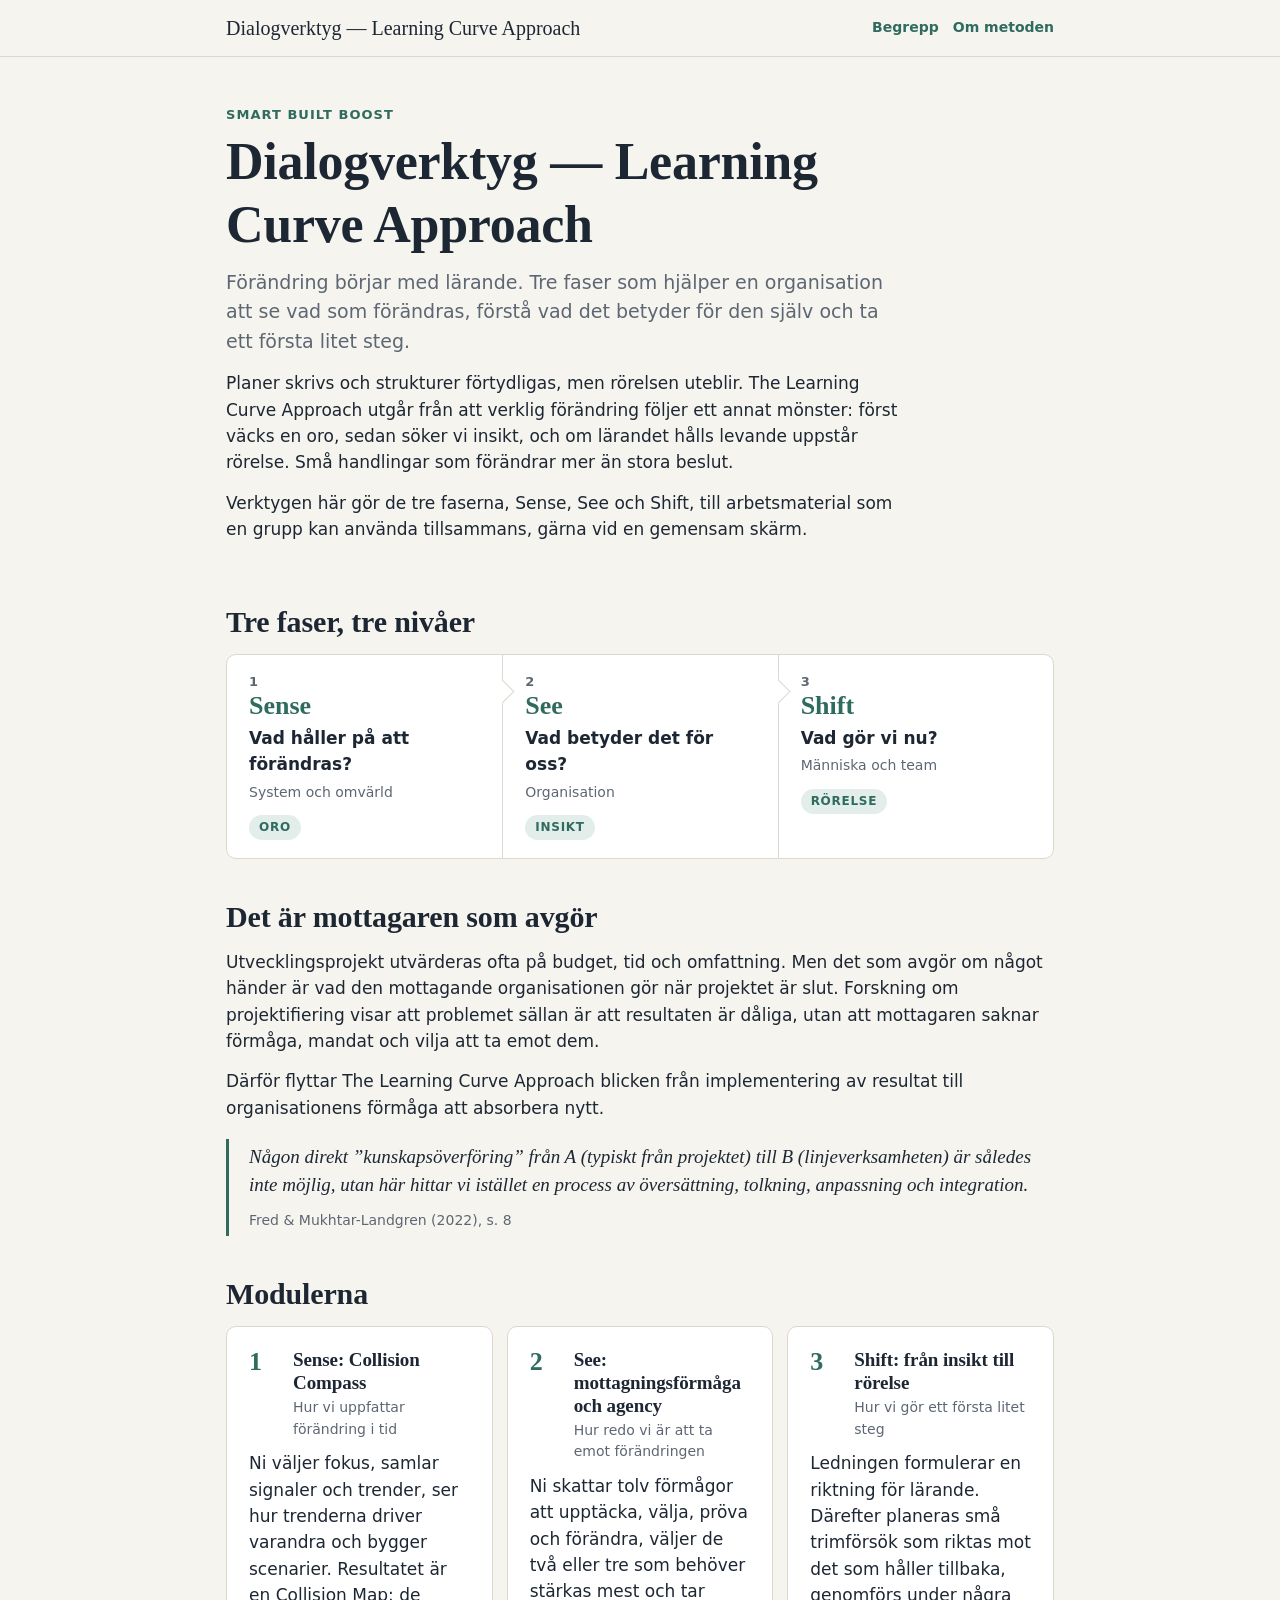
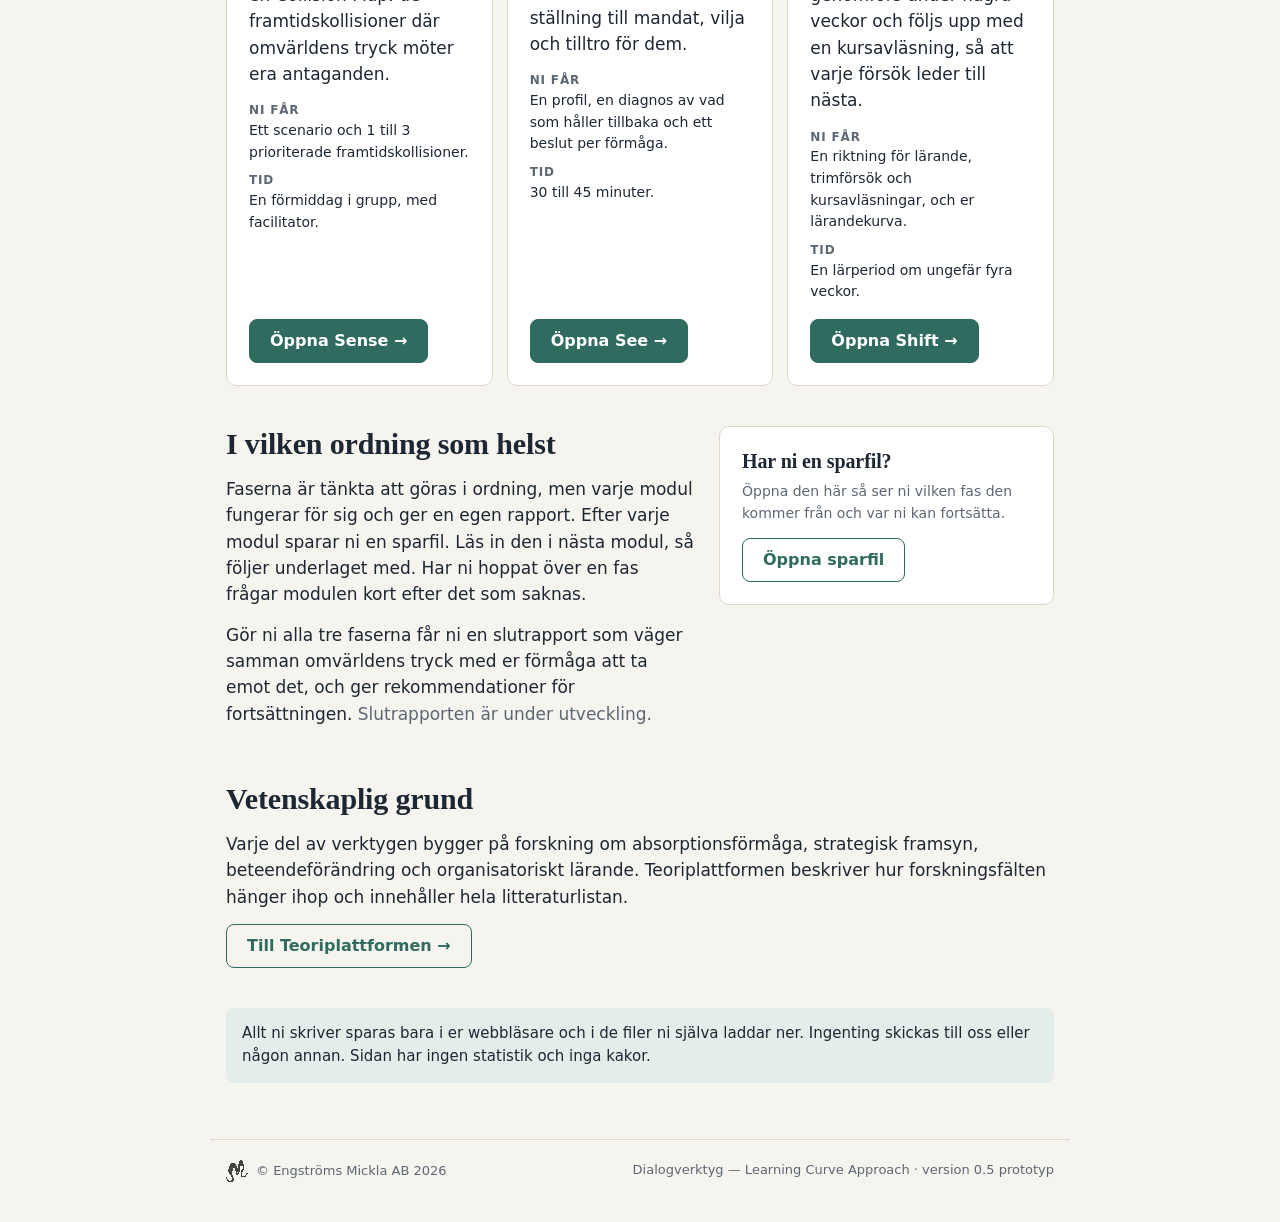
==== commit 40712083: "Teoriplattform, Hem-länk, återgång till senaste steg och åtgärder efter genomgång - teori/: vetenska" ====
--- a/index.html
+++ b/index.html
@@ -12,7 +12,7 @@
 <body>
 <header class="topbar">
   <div class="wrap topbar-inner">
-    <a class="brand" href="./">Dialogverktyg — Learning Curve Approach</a>
+    <a class="brand" href="./"><span class="lang">Dialogverktyg — Learning Curve Approach</span><span class="kort">Dialogverktyg</span></a>
     <nav class="toplinks"><a href="begrepp/" target="_blank" rel="noopener">Begrepp</a><a href="om/" target="_blank" rel="noopener">Om metoden</a></nav>
   </div>
 </header>
--- a/css/style.css
+++ b/css/style.css
@@ -333,3 +333,15 @@
   .axis.rr { grid-template-columns: 1fr 70px; }
   .axis.rr .bar2 { grid-column: 1 / -1; grid-row: 2; }
 }
+.toc ol { margin: 6px 0 0; padding-left: 20px; font-size: 15px; }
+.toc a, .info .eyebrow a, .info p a { color: var(--accent); }
+.info .btn { color: #fff; text-decoration: none; }
+.info .btn.ghost { color: var(--accent); }
+.info h2.section { scroll-margin-top: 80px; }
+.refs.lit li { margin-bottom: 8px; }
+
+.brand .kort { display: none; }
+@media (max-width: 680px) { .brand .lang { display: none; } .brand .kort { display: inline; } }
+
+.navrow .savebtn { margin-left: auto; margin-right: 6px; font-size: 14px; }
+@media (max-width: 680px) { .navrow .savebtn { padding: 8px 4px; font-size: 13px; margin-right: 0; } .navrow { gap: 4px; } }
